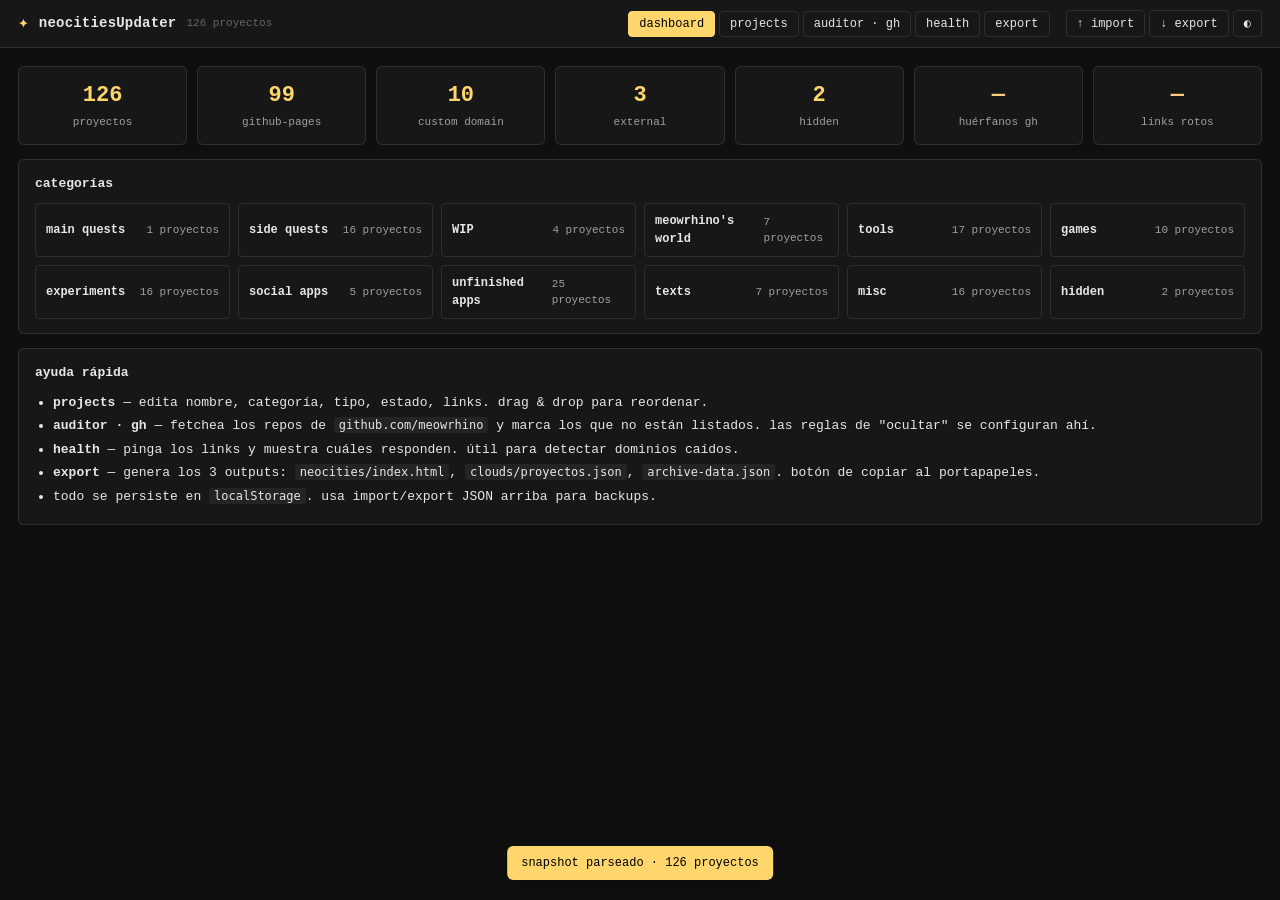
==== index.html @ 02ff9420 "init: neocitiesUpdater — single-file tool para sync de GH / neocities / clouds / archive - parser: n" ====
<!DOCTYPE html>
<html lang="es">
<head>
  <meta charset="UTF-8">
  <meta name="viewport" content="width=device-width, initial-scale=1.0">
  <title>neocitiesUpdater — meowrhino</title>
  <link rel="stylesheet" href="style.css">
</head>
<body data-theme="dark">

  <header id="topbar">
    <div class="brand">
      <span class="logo">✦</span>
      <h1>neocitiesUpdater</h1>
      <span class="subtle" id="status-line">cargando…</span>
    </div>
    <nav class="tabs">
      <button class="tab-btn active" data-tab="dashboard">dashboard</button>
      <button class="tab-btn" data-tab="projects">projects</button>
      <button class="tab-btn" data-tab="auditor">auditor · gh</button>
      <button class="tab-btn" data-tab="health">health</button>
      <button class="tab-btn" data-tab="export">export</button>
    </nav>
    <div class="actions">
      <button id="btn-import" title="import master JSON">↑ import</button>
      <button id="btn-export-json" title="export master JSON">↓ export</button>
      <button id="btn-theme" title="toggle theme">◐</button>
    </div>
  </header>

  <main>

    <!-- DASHBOARD -->
    <section id="tab-dashboard" class="tab-panel active">
      <div class="stats">
        <div class="stat"><b id="stat-total">0</b><span>proyectos</span></div>
        <div class="stat"><b id="stat-gh">0</b><span>github-pages</span></div>
        <div class="stat"><b id="stat-custom">0</b><span>custom domain</span></div>
        <div class="stat"><b id="stat-external">0</b><span>external</span></div>
        <div class="stat"><b id="stat-hidden">0</b><span>hidden</span></div>
        <div class="stat warn"><b id="stat-orphans">—</b><span>huérfanos gh</span></div>
        <div class="stat warn"><b id="stat-dead">—</b><span>links rotos</span></div>
      </div>

      <div id="seed-prompt" class="panel" hidden>
        <h2>empezar</h2>
        <p>no hay datos. puedes (a) pegar el <code>index.html</code> del neocities aquí para parsearlo, (b) importar un master JSON previo, o (c) empezar vacío.</p>
        <textarea id="seed-html" placeholder="pega aquí el <html>…</html> del neocities"></textarea>
        <div class="row">
          <button id="btn-parse-html">parsear html → master</button>
          <button id="btn-fetch-seed">intentar auto-cargar (fetch)</button>
          <button id="btn-empty">empezar vacío</button>
        </div>
        <p class="subtle">auto-carga: intenta leer <code>data/seed.json</code> si lo sirve Live Server.</p>
      </div>

      <div class="panel">
        <h2>categorías</h2>
        <div id="cat-overview" class="cat-grid"></div>
      </div>

      <div class="panel">
        <h2>ayuda rápida</h2>
        <ul class="help">
          <li><b>projects</b> — edita nombre, categoría, tipo, estado, links. drag & drop para reordenar.</li>
          <li><b>auditor · gh</b> — fetchea los repos de <code>github.com/meowrhino</code> y marca los que no están listados. las reglas de "ocultar" se configuran ahí.</li>
          <li><b>health</b> — pinga los links y muestra cuáles responden. útil para detectar dominios caídos.</li>
          <li><b>export</b> — genera los 3 outputs: <code>neocities/index.html</code>, <code>clouds/proyectos.json</code>, <code>archive-data.json</code>. botón de copiar al portapapeles.</li>
          <li>todo se persiste en <code>localStorage</code>. usa import/export JSON arriba para backups.</li>
        </ul>
      </div>
    </section>

    <!-- PROJECTS -->
    <section id="tab-projects" class="tab-panel">
      <div class="toolbar">
        <input type="search" id="proj-search" placeholder="buscar por nombre, slug, dominio, url…">
        <select id="proj-filter-cat"><option value="">todas las categorías</option></select>
        <select id="proj-filter-type">
          <option value="">todos los tipos</option>
          <option value="github-pages">github-pages</option>
          <option value="custom-domain">custom-domain</option>
          <option value="external">external</option>
          <option value="neocities-asset">neocities-asset</option>
          <option value="local-page">local-page</option>
        </select>
        <select id="proj-filter-status">
          <option value="">todos los estados</option>
          <option value="live">live</option>
          <option value="wip">wip</option>
          <option value="alpha">alpha</option>
          <option value="beta">beta</option>
          <option value="deprecated">deprecated</option>
        </select>
        <label class="chk"><input type="checkbox" id="proj-filter-hidden"> ver ocultos</label>
        <button id="btn-new-project">+ nuevo</button>
      </div>

      <div id="projects-list" class="projects"></div>
    </section>

    <!-- AUDITOR -->
    <section id="tab-auditor" class="tab-panel">
      <div class="toolbar">
        <button id="btn-fetch-gh">fetch github repos</button>
        <span id="gh-status" class="subtle"></span>
      </div>

      <div class="panel">
        <h2>reglas para ignorar repos</h2>
        <p class="subtle">los repos que cumplan alguna regla no salen como "huérfanos".</p>
        <label class="chk"><input type="checkbox" id="rule-forks" checked> ignorar forks</label>
        <label class="chk"><input type="checkbox" id="rule-archived" checked> ignorar archived</label>
        <label class="chk"><input type="checkbox" id="rule-deprecated" checked> ignorar los que acaben en <code>_DEPRECATED</code></label>
        <label class="chk"><input type="checkbox" id="rule-test"> ignorar los que contengan <code>test</code>/<code>prueba</code>/<code>xxx</code></label>
        <div class="row">
          <label>lista blanca manual (separar por coma):</label>
          <input type="text" id="rule-whitelist" placeholder="repo-a-ignorar, otro-repo…">
        </div>
      </div>

      <div class="panel">
        <h2>huérfanos · repos en gh que faltan en el JSON</h2>
        <div id="orphans-list" class="orphans"></div>
      </div>

      <div class="panel">
        <h2>muertos · proyectos que apuntan a repos gh que ya no existen</h2>
        <div id="deadrepos-list" class="orphans"></div>
      </div>
    </section>

    <!-- HEALTH -->
    <section id="tab-health" class="tab-panel">
      <div class="toolbar">
        <button id="btn-check-all">chequear todos</button>
        <button id="btn-check-custom">solo custom-domain</button>
        <span id="health-status" class="subtle"></span>
      </div>
      <div class="panel">
        <p class="subtle">el check se hace con <code>fetch(no-cors)</code> + <code>&lt;img&gt;</code> ping. <b>no 100% fiable</b> (CORS bloquea respuestas reales) pero detecta DNS/TLS muertos.</p>
        <div id="health-list" class="health-list"></div>
      </div>
    </section>

    <!-- EXPORT -->
    <section id="tab-export" class="tab-panel">
      <div class="export-tabs">
        <button class="export-tab-btn active" data-etab="neocities">neocities/index.html</button>
        <button class="export-tab-btn" data-etab="clouds">clouds/proyectos.json</button>
        <button class="export-tab-btn" data-etab="archive">archive-data.json</button>
      </div>
      <div class="toolbar">
        <button id="btn-regen">regenerar</button>
        <button id="btn-copy">copiar</button>
        <button id="btn-download">descargar archivo</button>
        <span id="export-status" class="subtle"></span>
      </div>
      <pre id="export-output" class="code"></pre>
    </section>

  </main>

  <input type="file" id="file-input" hidden accept=".json,application/json">

  <div id="toast" hidden></div>

  <script src="script.js"></script>
</body>
</html>
---- style.css ----
:root {
  --bg: #f7f7f5;
  --bg-2: #ffffff;
  --bg-3: #ececec;
  --text: #121212;
  --text-muted: #666;
  --text-subtle: #999;
  --border: rgba(0,0,0,0.12);
  --border-2: rgba(0,0,0,0.25);
  --accent: #FFD66B;
  --accent-2: #0000ff;
  --ok: #2e7d32;
  --warn: #b26a00;
  --err: #c62828;
  --mono: "SF Mono", Menlo, Consolas, "Liberation Mono", monospace;
}
[data-theme="dark"] {
  --bg: #0f0f0f;
  --bg-2: #171717;
  --bg-3: #242424;
  --text: #e7e7e7;
  --text-muted: #a0a0a0;
  --text-subtle: #666;
  --border: rgba(255,255,255,0.10);
  --border-2: rgba(255,255,255,0.22);
  --accent: #FFD66B;
  --accent-2: #8ab4ff;
  --ok: #7cd992;
  --warn: #ffcc80;
  --err: #ff8080;
}

* { box-sizing: border-box; }
html, body { margin: 0; padding: 0; }
body {
  font-family: var(--mono);
  font-size: 13px;
  line-height: 1.5;
  background: var(--bg);
  color: var(--text);
}

code { background: var(--bg-3); padding: 1px 5px; border-radius: 3px; font-size: 12px; }

/* ================= TOPBAR ================= */
#topbar {
  display: flex;
  align-items: center;
  gap: 16px;
  padding: 10px 18px;
  background: var(--bg-2);
  border-bottom: 1px solid var(--border);
  position: sticky;
  top: 0;
  z-index: 20;
  flex-wrap: wrap;
}
.brand { display: flex; align-items: center; gap: 10px; }
.brand .logo { color: var(--accent); font-size: 18px; }
.brand h1 { font-size: 14px; margin: 0; font-weight: 600; letter-spacing: 0.2px; }
.subtle { color: var(--text-subtle); font-size: 11px; }

.tabs { display: flex; gap: 4px; margin-left: auto; flex-wrap: wrap; }
.tab-btn, .actions button, .export-tab-btn, .toolbar button, button.ghost {
  background: transparent;
  border: 1px solid var(--border);
  color: var(--text);
  font-family: var(--mono);
  font-size: 12px;
  padding: 5px 10px;
  border-radius: 4px;
  cursor: pointer;
}
.tab-btn:hover, .export-tab-btn:hover, .toolbar button:hover, .actions button:hover { border-color: var(--border-2); }
.tab-btn.active, .export-tab-btn.active { background: var(--accent); color: #000; border-color: var(--accent); }
.actions { display: flex; gap: 4px; }

/* ================= MAIN / TABS ================= */
main { padding: 18px; max-width: 1400px; margin: 0 auto; }
.tab-panel { display: none; }
.tab-panel.active { display: block; }

.panel {
  background: var(--bg-2);
  border: 1px solid var(--border);
  border-radius: 6px;
  padding: 14px 16px;
  margin-bottom: 14px;
}
.panel h2 { font-size: 13px; margin: 0 0 10px; font-weight: 600; }
.row { display: flex; gap: 8px; align-items: center; margin: 6px 0; flex-wrap: wrap; }

/* ================= DASHBOARD ================= */
.stats {
  display: grid;
  grid-template-columns: repeat(auto-fit, minmax(120px, 1fr));
  gap: 10px;
  margin-bottom: 14px;
}
.stat {
  background: var(--bg-2);
  border: 1px solid var(--border);
  border-radius: 6px;
  padding: 12px;
  text-align: center;
}
.stat b { display: block; font-size: 22px; color: var(--accent); }
.stat span { font-size: 11px; color: var(--text-muted); }
.stat.warn b { color: var(--warn); }

.cat-grid {
  display: grid;
  grid-template-columns: repeat(auto-fit, minmax(180px, 1fr));
  gap: 8px;
}
.cat-card {
  border: 1px solid var(--border);
  padding: 8px 10px;
  border-radius: 4px;
  display: flex;
  justify-content: space-between;
  align-items: center;
}
.cat-card b { font-size: 12px; }
.cat-card span { color: var(--text-muted); font-size: 11px; }

.help { margin: 0; padding-left: 18px; }
.help li { margin: 4px 0; }

#seed-prompt textarea {
  width: 100%;
  min-height: 140px;
  font-family: var(--mono);
  font-size: 12px;
  background: var(--bg-3);
  color: var(--text);
  border: 1px solid var(--border);
  border-radius: 4px;
  padding: 8px;
  resize: vertical;
}

/* ================= TOOLBAR ================= */
.toolbar {
  display: flex;
  gap: 8px;
  align-items: center;
  margin-bottom: 12px;
  flex-wrap: wrap;
}
.toolbar input[type="search"], .toolbar input[type="text"], .toolbar select, input[type="text"], select {
  font-family: var(--mono);
  font-size: 12px;
  padding: 5px 8px;
  border: 1px solid var(--border);
  background: var(--bg-2);
  color: var(--text);
  border-radius: 4px;
}
.toolbar input[type="search"] { min-width: 240px; }
.chk { display: flex; align-items: center; gap: 6px; font-size: 12px; cursor: pointer; color: var(--text-muted); }

/* ================= PROJECTS ================= */
.projects {
  display: flex;
  flex-direction: column;
  gap: 2px;
}
.cat-group {
  margin-bottom: 10px;
}
.cat-group-header {
  display: flex;
  justify-content: space-between;
  align-items: baseline;
  padding: 6px 8px;
  background: var(--bg-3);
  border-radius: 4px;
  margin-bottom: 4px;
}
.cat-group-header b { font-size: 12px; letter-spacing: 0.3px; }
.cat-group-header span { color: var(--text-muted); font-size: 11px; }

.project-row {
  display: grid;
  grid-template-columns: 16px minmax(130px, 1.6fr) minmax(90px, 1fr) minmax(90px, 0.9fr) 60px minmax(200px, 2.5fr) auto;
  gap: 8px;
  align-items: center;
  padding: 6px 8px;
  border: 1px solid transparent;
  border-radius: 4px;
  background: var(--bg-2);
  overflow: hidden;
}
.project-row > div { min-width: 0; overflow: hidden; }
.p-links { flex-wrap: wrap; max-height: 2.4em; overflow: hidden; }
.p-link { overflow: hidden; text-overflow: ellipsis; white-space: nowrap; max-width: 100%; display: inline-block; }
.project-row:hover { border-color: var(--border); }
.project-row.editing { border-color: var(--accent); background: var(--bg-3); }
.project-row.hidden-row { opacity: 0.4; }
.project-row.dragging { opacity: 0.3; }
.project-row.drop-above { border-top: 2px solid var(--accent); }
.project-row.drop-below { border-bottom: 2px solid var(--accent); }

.drag-handle {
  cursor: grab;
  color: var(--text-subtle);
  user-select: none;
  text-align: center;
}
.drag-handle:active { cursor: grabbing; }

.p-name { font-weight: 600; }
.p-name.highlight { color: var(--accent); }
.p-slug { color: var(--text-muted); font-size: 11px; }
.p-cat, .p-type, .p-status { color: var(--text-muted); font-size: 11px; }

.p-links { display: flex; flex-wrap: wrap; gap: 4px 10px; }
.p-link {
  font-size: 11px;
  color: var(--accent-2);
  text-decoration: none;
  border-bottom: 1px dotted currentColor;
}
.p-link .lbl { color: var(--text-subtle); margin-right: 3px; }
.p-link.broken { color: var(--err); }
.p-link.ok { color: var(--ok); }

.p-actions { display: flex; gap: 4px; }
.p-actions button {
  font-size: 11px;
  padding: 3px 7px;
  border: 1px solid var(--border);
  background: transparent;
  color: var(--text);
  border-radius: 3px;
  cursor: pointer;
}
.p-actions button:hover { border-color: var(--border-2); }

/* edit form */
.project-edit {
  display: grid;
  grid-template-columns: repeat(2, 1fr);
  gap: 8px;
  padding: 12px;
  background: var(--bg-2);
  border: 1px solid var(--accent);
  border-radius: 4px;
  margin-bottom: 6px;
}
.project-edit label { display: flex; flex-direction: column; font-size: 11px; color: var(--text-muted); gap: 3px; }
.project-edit input[type="text"], .project-edit select, .project-edit textarea {
  font-family: var(--mono);
  font-size: 12px;
  padding: 5px 7px;
  border: 1px solid var(--border);
  background: var(--bg);
  color: var(--text);
  border-radius: 3px;
}
.project-edit textarea { min-height: 60px; resize: vertical; }
.project-edit .full { grid-column: 1 / -1; }
.project-edit .links-editor { display: flex; flex-direction: column; gap: 4px; }
.link-row { display: grid; grid-template-columns: 1fr 3fr auto; gap: 4px; }

/* ================= AUDITOR ================= */
.orphans { display: flex; flex-direction: column; gap: 4px; }
.orphan-row {
  display: grid;
  grid-template-columns: minmax(140px, 1.2fr) minmax(200px, 2fr) minmax(130px, 1fr) auto;
  gap: 8px;
  align-items: center;
  padding: 6px 8px;
  border: 1px solid var(--border);
  border-radius: 4px;
  overflow: hidden;
}
.orphan-row > div { min-width: 0; overflow: hidden; }
.orphan-row a { overflow: hidden; text-overflow: ellipsis; white-space: nowrap; display: block; }
.orphan-row .repo-name { font-weight: 600; }
.orphan-row .meta { font-size: 11px; color: var(--text-muted); }
.orphan-row.ignored { opacity: 0.45; }
.orphan-row select { font-size: 11px; }

/* ================= HEALTH ================= */
.health-list { display: flex; flex-direction: column; gap: 3px; }
.health-row {
  display: grid;
  grid-template-columns: 20px 1.5fr 3fr 80px;
  gap: 8px;
  padding: 5px 8px;
  align-items: center;
  border-bottom: 1px solid var(--border);
  font-size: 12px;
}
.health-row .dot { width: 10px; height: 10px; border-radius: 50%; background: var(--text-subtle); }
.health-row.ok .dot { background: var(--ok); }
.health-row.err .dot { background: var(--err); }
.health-row.warn .dot { background: var(--warn); }
.health-row a { color: var(--accent-2); text-decoration: none; overflow: hidden; text-overflow: ellipsis; white-space: nowrap; }

/* ================= EXPORT ================= */
.export-tabs { display: flex; gap: 4px; margin-bottom: 10px; flex-wrap: wrap; }
.code {
  background: var(--bg-3);
  border: 1px solid var(--border);
  border-radius: 4px;
  padding: 12px;
  font-family: var(--mono);
  font-size: 11px;
  max-height: 60vh;
  overflow: auto;
  white-space: pre-wrap;
  word-break: break-all;
}

/* ================= TOAST ================= */
#toast {
  position: fixed;
  bottom: 20px;
  left: 50%;
  transform: translateX(-50%);
  background: var(--accent);
  color: #000;
  padding: 8px 14px;
  border-radius: 6px;
  font-size: 12px;
  z-index: 100;
  box-shadow: 0 4px 20px rgba(0,0,0,0.2);
}

/* scrollbars */
::-webkit-scrollbar { width: 10px; height: 10px; }
::-webkit-scrollbar-track { background: var(--bg); }
::-webkit-scrollbar-thumb { background: var(--bg-3); border-radius: 4px; }
::-webkit-scrollbar-thumb:hover { background: var(--border-2); }
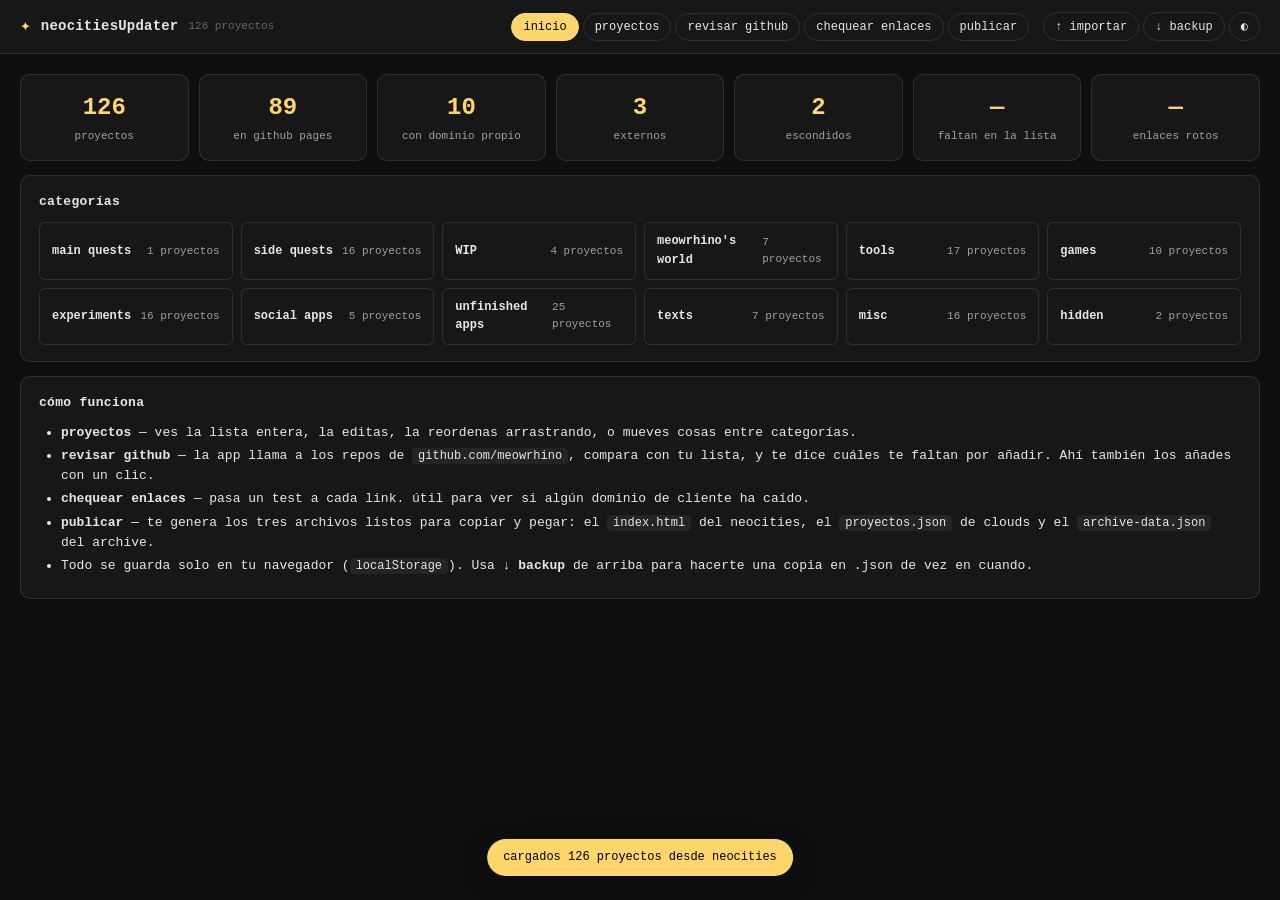
==== commit 7b661305: "feat: UI más accesible + lista estilo neocities + multi-repo + categorías CRUD - lenguaje: quita jar" ====
--- a/index.html
+++ b/index.html
@@ -4,6 +4,10 @@
   <meta charset="UTF-8">
   <meta name="viewport" content="width=device-width, initial-scale=1.0">
   <title>neocitiesUpdater — meowrhino</title>
+  <link rel="apple-touch-icon" sizes="180x180" href="favicon/apple-touch-icon.png">
+  <link rel="icon" type="image/png" sizes="32x32" href="favicon/favicon-32x32.png">
+  <link rel="icon" type="image/png" sizes="16x16" href="favicon/favicon-16x16.png">
+  <link rel="icon" href="favicon/favicon.ico">
   <link rel="stylesheet" href="style.css">
 </head>
 <body data-theme="dark">
@@ -15,43 +19,47 @@
       <span class="subtle" id="status-line">cargando…</span>
     </div>
     <nav class="tabs">
-      <button class="tab-btn active" data-tab="dashboard">dashboard</button>
-      <button class="tab-btn" data-tab="projects">projects</button>
-      <button class="tab-btn" data-tab="auditor">auditor · gh</button>
-      <button class="tab-btn" data-tab="health">health</button>
-      <button class="tab-btn" data-tab="export">export</button>
+      <button class="tab-btn active" data-tab="dashboard">inicio</button>
+      <button class="tab-btn" data-tab="projects">proyectos</button>
+      <button class="tab-btn" data-tab="auditor">revisar github</button>
+      <button class="tab-btn" data-tab="health">chequear enlaces</button>
+      <button class="tab-btn" data-tab="export">publicar</button>
     </nav>
     <div class="actions">
-      <button id="btn-import" title="import master JSON">↑ import</button>
-      <button id="btn-export-json" title="export master JSON">↓ export</button>
-      <button id="btn-theme" title="toggle theme">◐</button>
+      <button id="btn-import" title="importar datos (.json)">↑ importar</button>
+      <button id="btn-export-json" title="guardar copia (.json)">↓ backup</button>
+      <button id="btn-theme" title="cambiar tema">◐</button>
     </div>
   </header>
 
   <main>
 
-    <!-- DASHBOARD -->
+    <!-- INICIO -->
     <section id="tab-dashboard" class="tab-panel active">
       <div class="stats">
         <div class="stat"><b id="stat-total">0</b><span>proyectos</span></div>
-        <div class="stat"><b id="stat-gh">0</b><span>github-pages</span></div>
-        <div class="stat"><b id="stat-custom">0</b><span>custom domain</span></div>
-        <div class="stat"><b id="stat-external">0</b><span>external</span></div>
-        <div class="stat"><b id="stat-hidden">0</b><span>hidden</span></div>
-        <div class="stat warn"><b id="stat-orphans">—</b><span>huérfanos gh</span></div>
-        <div class="stat warn"><b id="stat-dead">—</b><span>links rotos</span></div>
+        <div class="stat"><b id="stat-gh">0</b><span>en github pages</span></div>
+        <div class="stat"><b id="stat-custom">0</b><span>con dominio propio</span></div>
+        <div class="stat"><b id="stat-external">0</b><span>externos</span></div>
+        <div class="stat"><b id="stat-hidden">0</b><span>escondidos</span></div>
+        <div class="stat warn"><b id="stat-orphans">—</b><span>faltan en la lista</span></div>
+        <div class="stat warn"><b id="stat-dead">—</b><span>enlaces rotos</span></div>
       </div>
 
       <div id="seed-prompt" class="panel" hidden>
-        <h2>empezar</h2>
-        <p>no hay datos. puedes (a) pegar el <code>index.html</code> del neocities aquí para parsearlo, (b) importar un master JSON previo, o (c) empezar vacío.</p>
+        <h2>¡hola! vamos a empezar</h2>
+        <p>todavía no hay datos cargados. tres opciones:</p>
+        <ul>
+          <li><b>pegar el html</b> del neocities en la caja de abajo y darle al botón → se parsea automáticamente</li>
+          <li><b>intentar auto-cargar</b> → funciona si estás usando Live Server o python http.server sobre esta carpeta</li>
+          <li><b>empezar vacío</b> → para crear proyectos desde cero</li>
+        </ul>
         <textarea id="seed-html" placeholder="pega aquí el <html>…</html> del neocities"></textarea>
         <div class="row">
-          <button id="btn-parse-html">parsear html → master</button>
-          <button id="btn-fetch-seed">intentar auto-cargar (fetch)</button>
+          <button id="btn-parse-html">parsear html</button>
+          <button id="btn-fetch-seed">auto-cargar</button>
           <button id="btn-empty">empezar vacío</button>
         </div>
-        <p class="subtle">auto-carga: intenta leer <code>data/seed.json</code> si lo sirve Live Server.</p>
       </div>
 
       <div class="panel">
@@ -60,29 +68,29 @@
       </div>
 
       <div class="panel">
-        <h2>ayuda rápida</h2>
+        <h2>cómo funciona</h2>
         <ul class="help">
-          <li><b>projects</b> — edita nombre, categoría, tipo, estado, links. drag & drop para reordenar.</li>
-          <li><b>auditor · gh</b> — fetchea los repos de <code>github.com/meowrhino</code> y marca los que no están listados. las reglas de "ocultar" se configuran ahí.</li>
-          <li><b>health</b> — pinga los links y muestra cuáles responden. útil para detectar dominios caídos.</li>
-          <li><b>export</b> — genera los 3 outputs: <code>neocities/index.html</code>, <code>clouds/proyectos.json</code>, <code>archive-data.json</code>. botón de copiar al portapapeles.</li>
-          <li>todo se persiste en <code>localStorage</code>. usa import/export JSON arriba para backups.</li>
+          <li><b>proyectos</b> — ves la lista entera, la editas, la reordenas arrastrando, o mueves cosas entre categorías.</li>
+          <li><b>revisar github</b> — la app llama a los repos de <code>github.com/meowrhino</code>, compara con tu lista, y te dice cuáles te faltan por añadir. Ahí también los añades con un clic.</li>
+          <li><b>chequear enlaces</b> — pasa un test a cada link. útil para ver si algún dominio de cliente ha caído.</li>
+          <li><b>publicar</b> — te genera los tres archivos listos para copiar y pegar: el <code>index.html</code> del neocities, el <code>proyectos.json</code> de clouds y el <code>archive-data.json</code> del archive.</li>
+          <li>Todo se guarda solo en tu navegador (<code>localStorage</code>). Usa <b>↓ backup</b> de arriba para hacerte una copia en .json de vez en cuando.</li>
         </ul>
       </div>
     </section>
 
-    <!-- PROJECTS -->
+    <!-- PROYECTOS -->
     <section id="tab-projects" class="tab-panel">
       <div class="toolbar">
-        <input type="search" id="proj-search" placeholder="buscar por nombre, slug, dominio, url…">
+        <input type="search" id="proj-search" placeholder="buscar…">
         <select id="proj-filter-cat"><option value="">todas las categorías</option></select>
         <select id="proj-filter-type">
           <option value="">todos los tipos</option>
-          <option value="github-pages">github-pages</option>
-          <option value="custom-domain">custom-domain</option>
-          <option value="external">external</option>
-          <option value="neocities-asset">neocities-asset</option>
-          <option value="local-page">local-page</option>
+          <option value="github-pages">github pages</option>
+          <option value="custom-domain">dominio propio</option>
+          <option value="external">externo</option>
+          <option value="neocities-asset">neocities (archivos)</option>
+          <option value="local-page">página local</option>
         </select>
         <select id="proj-filter-status">
           <option value="">todos los estados</option>
@@ -92,67 +100,78 @@
           <option value="beta">beta</option>
           <option value="deprecated">deprecated</option>
         </select>
-        <label class="chk"><input type="checkbox" id="proj-filter-hidden"> ver ocultos</label>
-        <button id="btn-new-project">+ nuevo</button>
+        <button id="btn-new-project">+ nuevo proyecto</button>
+        <button id="btn-manage-cats">gestionar categorías</button>
       </div>
+
+      <div id="cat-manager" class="panel" hidden></div>
 
       <div id="projects-list" class="projects"></div>
     </section>
 
-    <!-- AUDITOR -->
+    <!-- REVISAR GITHUB -->
     <section id="tab-auditor" class="tab-panel">
       <div class="toolbar">
-        <button id="btn-fetch-gh">fetch github repos</button>
+        <button id="btn-fetch-gh">traer repos de github</button>
         <span id="gh-status" class="subtle"></span>
       </div>
 
       <div class="panel">
-        <h2>reglas para ignorar repos</h2>
-        <p class="subtle">los repos que cumplan alguna regla no salen como "huérfanos".</p>
-        <label class="chk"><input type="checkbox" id="rule-forks" checked> ignorar forks</label>
-        <label class="chk"><input type="checkbox" id="rule-archived" checked> ignorar archived</label>
-        <label class="chk"><input type="checkbox" id="rule-deprecated" checked> ignorar los que acaben en <code>_DEPRECATED</code></label>
-        <label class="chk"><input type="checkbox" id="rule-test"> ignorar los que contengan <code>test</code>/<code>prueba</code>/<code>xxx</code></label>
+        <h2>qué repos ignorar</h2>
+        <p class="subtle">los que cumplan alguna condición no salen en la lista de "me faltan por añadir".</p>
+        <label class="chk"><input type="checkbox" id="rule-forks" checked> ignorar forks (repos que copiaste de otra gente)</label>
+        <label class="chk"><input type="checkbox" id="rule-archived" checked> ignorar archivados</label>
+        <label class="chk"><input type="checkbox" id="rule-deprecated" checked> ignorar los que terminan en <code>_DEPRECATED</code></label>
+        <label class="chk"><input type="checkbox" id="rule-test"> ignorar los que contienen <code>test</code> / <code>prueba</code> / <code>xxx</code></label>
         <div class="row">
-          <label>lista blanca manual (separar por coma):</label>
+          <label>lista manual (separa con comas):</label>
           <input type="text" id="rule-whitelist" placeholder="repo-a-ignorar, otro-repo…">
         </div>
       </div>
 
       <div class="panel">
-        <h2>huérfanos · repos en gh que faltan en el JSON</h2>
+        <h2>me faltan por añadir · <span id="orphan-count" class="subtle">0</span></h2>
+        <p class="subtle">repos que existen en github pero no los tienes en la lista. puedes seleccionar varios y añadirlos a un proyecto existente (útil para versiones <code>v1</code>/<code>v2</code>/<code>v3</code>), o añadir cada uno como proyecto nuevo.</p>
+        <div class="row" id="orphan-batch-bar" hidden>
+          <span id="orphan-selected-count">0 seleccionados</span>
+          <select id="orphan-batch-target"><option value="__new__">crear proyecto nuevo</option></select>
+          <input type="text" id="orphan-batch-name" placeholder="nombre (si es nuevo)">
+          <select id="orphan-batch-cat"></select>
+          <button id="btn-orphan-batch-add">añadir</button>
+          <button id="btn-orphan-batch-ignore">ignorar todos</button>
+        </div>
         <div id="orphans-list" class="orphans"></div>
       </div>
 
       <div class="panel">
-        <h2>muertos · proyectos que apuntan a repos gh que ya no existen</h2>
+        <h2>enlaces a repos que ya no existen · <span id="dead-count" class="subtle">0</span></h2>
         <div id="deadrepos-list" class="orphans"></div>
       </div>
     </section>
 
-    <!-- HEALTH -->
+    <!-- CHEQUEAR ENLACES -->
     <section id="tab-health" class="tab-panel">
       <div class="toolbar">
         <button id="btn-check-all">chequear todos</button>
-        <button id="btn-check-custom">solo custom-domain</button>
+        <button id="btn-check-custom">solo dominios propios</button>
         <span id="health-status" class="subtle"></span>
       </div>
       <div class="panel">
-        <p class="subtle">el check se hace con <code>fetch(no-cors)</code> + <code>&lt;img&gt;</code> ping. <b>no 100% fiable</b> (CORS bloquea respuestas reales) pero detecta DNS/TLS muertos.</p>
+        <p class="subtle">el test no es 100% fiable (el navegador no puede ver la respuesta por CORS), pero sí detecta dominios completamente caídos (DNS roto, servidor apagado…). no detecta errores 404 de páginas.</p>
         <div id="health-list" class="health-list"></div>
       </div>
     </section>
 
-    <!-- EXPORT -->
+    <!-- PUBLICAR -->
     <section id="tab-export" class="tab-panel">
       <div class="export-tabs">
-        <button class="export-tab-btn active" data-etab="neocities">neocities/index.html</button>
-        <button class="export-tab-btn" data-etab="clouds">clouds/proyectos.json</button>
-        <button class="export-tab-btn" data-etab="archive">archive-data.json</button>
+        <button class="export-tab-btn active" data-etab="neocities">neocities · index.html</button>
+        <button class="export-tab-btn" data-etab="clouds">clouds · proyectos.json</button>
+        <button class="export-tab-btn" data-etab="archive">archive · archive-data.json</button>
       </div>
       <div class="toolbar">
         <button id="btn-regen">regenerar</button>
-        <button id="btn-copy">copiar</button>
+        <button id="btn-copy">copiar al portapapeles</button>
         <button id="btn-download">descargar archivo</button>
         <span id="export-status" class="subtle"></span>
       </div>
--- a/style.css
+++ b/style.css
@@ -1,30 +1,40 @@
 :root {
-  --bg: #f7f7f5;
+  --bg: #f4efe6;
   --bg-2: #ffffff;
-  --bg-3: #ececec;
-  --text: #121212;
-  --text-muted: #666;
-  --text-subtle: #999;
-  --border: rgba(0,0,0,0.12);
-  --border-2: rgba(0,0,0,0.25);
+  --bg-3: #ece6d8;
+  --bg-list: #000000;
+  --text: #1a1a1a;
+  --text-muted: #6b6b6b;
+  --text-subtle: #9a9a9a;
+  --border: rgba(0,0,0,0.10);
+  --border-2: rgba(0,0,0,0.28);
   --accent: #FFD66B;
-  --accent-2: #0000ff;
+  --accent-ink: #0000ff;
+  --accent-ainfo: #0000ff;
+  --list-link: #646D7E;
+  --list-name: #0000ff;
+  --list-name-hl: #FFD66B;
   --ok: #2e7d32;
   --warn: #b26a00;
   --err: #c62828;
+  --serif: "Inknut Antiqua", Georgia, "Times New Roman", serif;
   --mono: "SF Mono", Menlo, Consolas, "Liberation Mono", monospace;
 }
 [data-theme="dark"] {
   --bg: #0f0f0f;
   --bg-2: #171717;
   --bg-3: #242424;
+  --bg-list: #000000;
   --text: #e7e7e7;
   --text-muted: #a0a0a0;
-  --text-subtle: #666;
+  --text-subtle: #666666;
   --border: rgba(255,255,255,0.10);
   --border-2: rgba(255,255,255,0.22);
   --accent: #FFD66B;
-  --accent-2: #8ab4ff;
+  --accent-ink: #8ab4ff;
+  --list-link: #9aa3b8;
+  --list-name: #8ab4ff;
+  --list-name-hl: #FFD66B;
   --ok: #7cd992;
   --warn: #ffcc80;
   --err: #ff8080;
@@ -35,19 +45,26 @@
 body {
   font-family: var(--mono);
   font-size: 13px;
-  line-height: 1.5;
+  line-height: 1.55;
   background: var(--bg);
   color: var(--text);
-}
-
-code { background: var(--bg-3); padding: 1px 5px; border-radius: 3px; font-size: 12px; }
+  -webkit-font-smoothing: antialiased;
+}
+
+code {
+  background: var(--bg-3);
+  padding: 1px 6px;
+  border-radius: 4px;
+  font-size: 12px;
+  font-family: var(--mono);
+}
 
 /* ================= TOPBAR ================= */
 #topbar {
   display: flex;
   align-items: center;
-  gap: 16px;
-  padding: 10px 18px;
+  gap: 14px;
+  padding: 12px 20px;
   background: var(--bg-2);
   border-bottom: 1px solid var(--border);
   position: sticky;
@@ -57,7 +74,12 @@
 }
 .brand { display: flex; align-items: center; gap: 10px; }
 .brand .logo { color: var(--accent); font-size: 18px; }
-.brand h1 { font-size: 14px; margin: 0; font-weight: 600; letter-spacing: 0.2px; }
+.brand h1 {
+  font-size: 14px;
+  margin: 0;
+  font-weight: 600;
+  letter-spacing: 0.2px;
+}
 .subtle { color: var(--text-subtle); font-size: 11px; }
 
 .tabs { display: flex; gap: 4px; margin-left: auto; flex-wrap: wrap; }
@@ -67,44 +89,60 @@
   color: var(--text);
   font-family: var(--mono);
   font-size: 12px;
-  padding: 5px 10px;
-  border-radius: 4px;
-  cursor: pointer;
-}
-.tab-btn:hover, .export-tab-btn:hover, .toolbar button:hover, .actions button:hover { border-color: var(--border-2); }
-.tab-btn.active, .export-tab-btn.active { background: var(--accent); color: #000; border-color: var(--accent); }
+  padding: 6px 11px;
+  border-radius: 20px;
+  cursor: pointer;
+  transition: background-color 0.12s, border-color 0.12s, color 0.12s;
+}
+.tab-btn:hover, .export-tab-btn:hover, .toolbar button:hover, .actions button:hover {
+  border-color: var(--border-2);
+  background: var(--bg-3);
+}
+.tab-btn.active, .export-tab-btn.active {
+  background: var(--accent);
+  color: #000;
+  border-color: var(--accent);
+}
 .actions { display: flex; gap: 4px; }
 
-/* ================= MAIN / TABS ================= */
-main { padding: 18px; max-width: 1400px; margin: 0 auto; }
+/* ================= MAIN ================= */
+main { padding: 20px; max-width: 1500px; margin: 0 auto; }
 .tab-panel { display: none; }
 .tab-panel.active { display: block; }
 
 .panel {
   background: var(--bg-2);
   border: 1px solid var(--border);
-  border-radius: 6px;
-  padding: 14px 16px;
+  border-radius: 10px;
+  padding: 16px 18px;
   margin-bottom: 14px;
 }
-.panel h2 { font-size: 13px; margin: 0 0 10px; font-weight: 600; }
+.panel h2 {
+  font-size: 13px;
+  margin: 0 0 10px;
+  font-weight: 700;
+  letter-spacing: 0.3px;
+}
+.panel p { margin: 6px 0; }
+.panel ul { margin: 6px 0; padding-left: 22px; }
+.panel ul li { margin: 3px 0; }
 .row { display: flex; gap: 8px; align-items: center; margin: 6px 0; flex-wrap: wrap; }
 
 /* ================= DASHBOARD ================= */
 .stats {
   display: grid;
-  grid-template-columns: repeat(auto-fit, minmax(120px, 1fr));
+  grid-template-columns: repeat(auto-fit, minmax(140px, 1fr));
   gap: 10px;
   margin-bottom: 14px;
 }
 .stat {
   background: var(--bg-2);
   border: 1px solid var(--border);
-  border-radius: 6px;
-  padding: 12px;
+  border-radius: 10px;
+  padding: 14px 12px;
   text-align: center;
 }
-.stat b { display: block; font-size: 22px; color: var(--accent); }
+.stat b { display: block; font-size: 24px; color: var(--accent); font-weight: 700; }
 .stat span { font-size: 11px; color: var(--text-muted); }
 .stat.warn b { color: var(--warn); }
 
@@ -115,11 +153,12 @@
 }
 .cat-card {
   border: 1px solid var(--border);
-  padding: 8px 10px;
-  border-radius: 4px;
+  padding: 9px 12px;
+  border-radius: 6px;
   display: flex;
   justify-content: space-between;
   align-items: center;
+  background: var(--bg-2);
 }
 .cat-card b { font-size: 12px; }
 .cat-card span { color: var(--text-muted); font-size: 11px; }
@@ -135,8 +174,8 @@
   background: var(--bg-3);
   color: var(--text);
   border: 1px solid var(--border);
-  border-radius: 4px;
-  padding: 8px;
+  border-radius: 6px;
+  padding: 10px;
   resize: vertical;
 }
 
@@ -148,142 +187,310 @@
   margin-bottom: 12px;
   flex-wrap: wrap;
 }
-.toolbar input[type="search"], .toolbar input[type="text"], .toolbar select, input[type="text"], select {
-  font-family: var(--mono);
-  font-size: 12px;
-  padding: 5px 8px;
+.toolbar input[type="search"],
+.toolbar input[type="text"],
+.toolbar select,
+input[type="text"], select, textarea {
+  font-family: var(--mono);
+  font-size: 12px;
+  padding: 6px 9px;
   border: 1px solid var(--border);
   background: var(--bg-2);
   color: var(--text);
-  border-radius: 4px;
+  border-radius: 6px;
 }
 .toolbar input[type="search"] { min-width: 240px; }
-.chk { display: flex; align-items: center; gap: 6px; font-size: 12px; cursor: pointer; color: var(--text-muted); }
-
-/* ================= PROJECTS ================= */
+.chk {
+  display: inline-flex;
+  align-items: center;
+  gap: 6px;
+  font-size: 12px;
+  cursor: pointer;
+  color: var(--text-muted);
+  margin-right: 12px;
+}
+
+/* ================= PROYECTOS — estilo neocities ================= */
+/* la lista entera vive sobre fondo negro como en el neocities */
 .projects {
-  display: flex;
-  flex-direction: column;
+  background: var(--bg-list);
+  border-radius: 10px;
+  padding: 18px 22px;
+  font-family: var(--mono);
+  color: #ffffff;
+  border: 1px solid var(--border);
+}
+
+.cat-group {
+  margin-bottom: 16px;
+}
+.cat-group-header {
+  display: flex;
+  align-items: baseline;
+  gap: 10px;
+  padding: 2px 0 8px;
+  border-bottom: 1px dashed rgba(255,255,255,0.12);
+  margin-bottom: 8px;
+  position: relative;
+}
+.cat-group-header b {
+  font-size: 12px;
+  letter-spacing: 0.3px;
+  color: #fddb3a;
+  text-transform: lowercase;
+}
+.cat-group-header span { color: rgba(255,255,255,0.5); font-size: 11px; }
+.cat-group-header .cat-reorder {
+  margin-left: auto;
+  display: flex;
   gap: 2px;
 }
-.cat-group {
-  margin-bottom: 10px;
-}
-.cat-group-header {
-  display: flex;
-  justify-content: space-between;
-  align-items: baseline;
-  padding: 6px 8px;
-  background: var(--bg-3);
-  border-radius: 4px;
-  margin-bottom: 4px;
-}
-.cat-group-header b { font-size: 12px; letter-spacing: 0.3px; }
-.cat-group-header span { color: var(--text-muted); font-size: 11px; }
+.cat-group-header .cat-reorder button {
+  background: transparent;
+  border: 1px solid rgba(255,255,255,0.15);
+  color: rgba(255,255,255,0.5);
+  font-size: 10px;
+  padding: 1px 5px;
+  border-radius: 3px;
+  cursor: pointer;
+}
 
 .project-row {
   display: grid;
-  grid-template-columns: 16px minmax(130px, 1.6fr) minmax(90px, 1fr) minmax(90px, 0.9fr) 60px minmax(200px, 2.5fr) auto;
-  gap: 8px;
-  align-items: center;
-  padding: 6px 8px;
+  grid-template-columns: 16px minmax(140px, 1.4fr) minmax(220px, 3fr) auto;
+  gap: 10px;
+  align-items: center;
+  padding: 4px 0;
   border: 1px solid transparent;
   border-radius: 4px;
-  background: var(--bg-2);
-  overflow: hidden;
-}
-.project-row > div { min-width: 0; overflow: hidden; }
-.p-links { flex-wrap: wrap; max-height: 2.4em; overflow: hidden; }
-.p-link { overflow: hidden; text-overflow: ellipsis; white-space: nowrap; max-width: 100%; display: inline-block; }
-.project-row:hover { border-color: var(--border); }
-.project-row.editing { border-color: var(--accent); background: var(--bg-3); }
-.project-row.hidden-row { opacity: 0.4; }
+  color: #ffffff;
+}
+.project-row:hover {
+  background: rgba(255,255,255,0.04);
+}
+.project-row.editing {
+  border-color: var(--accent);
+}
+.project-row.hidden-row { opacity: 0.35; }
 .project-row.dragging { opacity: 0.3; }
 .project-row.drop-above { border-top: 2px solid var(--accent); }
 .project-row.drop-below { border-bottom: 2px solid var(--accent); }
 
 .drag-handle {
   cursor: grab;
-  color: var(--text-subtle);
+  color: rgba(255,255,255,0.3);
   user-select: none;
   text-align: center;
+  font-size: 12px;
 }
 .drag-handle:active { cursor: grabbing; }
 
-.p-name { font-weight: 600; }
-.p-name.highlight { color: var(--accent); }
-.p-slug { color: var(--text-muted); font-size: 11px; }
-.p-cat, .p-type, .p-status { color: var(--text-muted); font-size: 11px; }
-
-.p-links { display: flex; flex-wrap: wrap; gap: 4px 10px; }
+/* bloque del nombre (ainfo-style) */
+.p-name-block { min-width: 0; }
+.p-name {
+  font-weight: 700;
+  font-size: 15px;
+  color: var(--list-name);
+  text-decoration: none;
+  overflow: hidden;
+  text-overflow: ellipsis;
+  white-space: nowrap;
+}
+.p-name.highlight { color: var(--list-name-hl); }
+.p-name-sup {
+  color: rgba(255,255,255,0.6);
+  font-size: 9px;
+  margin-left: 4px;
+}
+.p-meta {
+  color: rgba(255,255,255,0.4);
+  font-size: 10px;
+  margin-top: 1px;
+  overflow: hidden;
+  text-overflow: ellipsis;
+  white-space: nowrap;
+}
+
+/* enlaces (como en neocities) */
+.p-links {
+  display: flex;
+  flex-wrap: wrap;
+  gap: 2px 12px;
+  min-width: 0;
+}
 .p-link {
-  font-size: 11px;
-  color: var(--accent-2);
+  font-family: var(--mono);
+  font-size: 12px;
+  color: var(--list-link);
   text-decoration: none;
-  border-bottom: 1px dotted currentColor;
-}
-.p-link .lbl { color: var(--text-subtle); margin-right: 3px; }
-.p-link.broken { color: var(--err); }
-.p-link.ok { color: var(--ok); }
-
-.p-actions { display: flex; gap: 4px; }
+  white-space: nowrap;
+}
+.p-link:hover { color: #ffffff; font-weight: 700; }
+.p-link .lbl { color: rgba(255,255,255,0.35); font-size: 11px; margin-right: 2px; }
+.p-link.primary { color: #fddb3a; font-weight: 700; }
+.p-link.broken { color: var(--err); text-decoration: line-through; }
+.p-link.ok::before { content: "●"; color: var(--ok); margin-right: 3px; font-size: 8px; vertical-align: middle; }
+
+.p-actions { display: flex; gap: 4px; justify-content: flex-end; }
 .p-actions button {
   font-size: 11px;
-  padding: 3px 7px;
+  padding: 3px 8px;
+  border: 1px solid rgba(255,255,255,0.15);
+  background: transparent;
+  color: rgba(255,255,255,0.65);
+  border-radius: 3px;
+  cursor: pointer;
+}
+.p-actions button:hover { border-color: var(--accent); color: var(--accent); }
+
+/* edit form (dentro de la lista negra) */
+.project-edit {
+  display: grid;
+  grid-template-columns: repeat(2, 1fr);
+  gap: 10px;
+  padding: 14px;
+  background: rgba(255,255,255,0.04);
+  border: 1px solid var(--accent);
+  border-radius: 6px;
+  margin-bottom: 6px;
+  color: #ffffff;
+}
+.project-edit label { display: flex; flex-direction: column; font-size: 10px; color: rgba(255,255,255,0.5); gap: 3px; }
+.project-edit input[type="text"],
+.project-edit select,
+.project-edit textarea {
+  font-family: var(--mono);
+  font-size: 12px;
+  padding: 6px 8px;
+  border: 1px solid rgba(255,255,255,0.15);
+  background: #111;
+  color: #fff;
+  border-radius: 4px;
+}
+.project-edit textarea { min-height: 60px; resize: vertical; }
+.project-edit .full { grid-column: 1 / -1; }
+.project-edit .chk { color: rgba(255,255,255,0.65); }
+.project-edit .links-editor { display: flex; flex-direction: column; gap: 5px; }
+.project-edit .links-editor b { color: #fddb3a; font-size: 11px; margin-bottom: 3px; display: block; }
+.link-row {
+  display: grid;
+  grid-template-columns: 80px 1fr 24px 1fr auto;
+  gap: 4px;
+  align-items: center;
+}
+.link-row .primary-chk { text-align: center; color: #fddb3a; font-size: 14px; cursor: pointer; }
+.link-row .primary-chk.active { color: #fddb3a; }
+.link-row .primary-chk:not(.active) { color: rgba(255,255,255,0.2); }
+.link-row button {
+  background: transparent;
+  border: 1px solid rgba(255,255,255,0.15);
+  color: rgba(255,255,255,0.55);
+  padding: 4px 6px;
+  border-radius: 3px;
+  font-size: 10px;
+  cursor: pointer;
+}
+
+/* categoría manager */
+#cat-manager .cat-row {
+  display: grid;
+  grid-template-columns: auto 1fr auto auto auto auto;
+  gap: 8px;
+  padding: 5px 8px;
+  border: 1px solid var(--border);
+  border-radius: 6px;
+  margin-bottom: 4px;
+  align-items: center;
+}
+#cat-manager .cat-row input { font-size: 12px; padding: 4px 8px; }
+#cat-manager .cat-row button {
+  font-size: 11px;
+  padding: 3px 8px;
   border: 1px solid var(--border);
   background: transparent;
   color: var(--text);
+  border-radius: 4px;
+  cursor: pointer;
+}
+
+/* ================= REVISAR GITHUB ================= */
+.orphans {
+  background: var(--bg-list);
+  border-radius: 8px;
+  padding: 12px 16px;
+  display: flex;
+  flex-direction: column;
+  gap: 4px;
+  color: #ffffff;
+  border: 1px solid var(--border);
+}
+.orphans > p { color: rgba(255,255,255,0.6); }
+.orphan-row {
+  display: grid;
+  grid-template-columns: 22px minmax(140px, 1fr) minmax(180px, 2fr) minmax(120px, 1fr) auto;
+  gap: 10px;
+  align-items: center;
+  padding: 6px 4px;
+  border-bottom: 1px dashed rgba(255,255,255,0.08);
+  overflow: hidden;
+}
+.orphan-row > div { min-width: 0; overflow: hidden; }
+.orphan-row .repo-name { font-weight: 700; color: var(--list-name); font-size: 14px; }
+.orphan-row .meta { font-size: 10px; color: rgba(255,255,255,0.4); }
+.orphan-row a {
+  color: var(--list-link);
+  text-decoration: none;
+  font-size: 11px;
+  overflow: hidden;
+  text-overflow: ellipsis;
+  white-space: nowrap;
+  display: block;
+}
+.orphan-row.ignored { opacity: 0.35; }
+.orphan-row select {
+  font-size: 11px;
+  padding: 3px 6px;
+  background: #111;
+  color: #fff;
+  border-color: rgba(255,255,255,0.15);
+}
+.orphan-row button {
+  background: transparent;
+  border: 1px solid rgba(255,255,255,0.15);
+  color: rgba(255,255,255,0.65);
+  padding: 3px 8px;
+  font-size: 11px;
   border-radius: 3px;
   cursor: pointer;
 }
-.p-actions button:hover { border-color: var(--border-2); }
-
-/* edit form */
-.project-edit {
-  display: grid;
-  grid-template-columns: repeat(2, 1fr);
-  gap: 8px;
-  padding: 12px;
-  background: var(--bg-2);
+.orphan-row button:hover { border-color: var(--accent); color: var(--accent); }
+.orphan-row input[type="checkbox"] {
+  width: 16px;
+  height: 16px;
+  accent-color: var(--accent);
+}
+
+[hidden] { display: none !important; }
+#orphan-batch-bar {
+  padding: 10px 14px;
+  background: rgba(255,214,107,0.08);
   border: 1px solid var(--accent);
-  border-radius: 4px;
-  margin-bottom: 6px;
-}
-.project-edit label { display: flex; flex-direction: column; font-size: 11px; color: var(--text-muted); gap: 3px; }
-.project-edit input[type="text"], .project-edit select, .project-edit textarea {
-  font-family: var(--mono);
-  font-size: 12px;
-  padding: 5px 7px;
-  border: 1px solid var(--border);
-  background: var(--bg);
-  color: var(--text);
-  border-radius: 3px;
-}
-.project-edit textarea { min-height: 60px; resize: vertical; }
-.project-edit .full { grid-column: 1 / -1; }
-.project-edit .links-editor { display: flex; flex-direction: column; gap: 4px; }
-.link-row { display: grid; grid-template-columns: 1fr 3fr auto; gap: 4px; }
-
-/* ================= AUDITOR ================= */
-.orphans { display: flex; flex-direction: column; gap: 4px; }
-.orphan-row {
-  display: grid;
-  grid-template-columns: minmax(140px, 1.2fr) minmax(200px, 2fr) minmax(130px, 1fr) auto;
-  gap: 8px;
-  align-items: center;
-  padding: 6px 8px;
-  border: 1px solid var(--border);
-  border-radius: 4px;
-  overflow: hidden;
-}
-.orphan-row > div { min-width: 0; overflow: hidden; }
-.orphan-row a { overflow: hidden; text-overflow: ellipsis; white-space: nowrap; display: block; }
-.orphan-row .repo-name { font-weight: 600; }
-.orphan-row .meta { font-size: 11px; color: var(--text-muted); }
-.orphan-row.ignored { opacity: 0.45; }
-.orphan-row select { font-size: 11px; }
-
-/* ================= HEALTH ================= */
+  border-radius: 6px;
+  margin-bottom: 10px;
+}
+#orphan-batch-bar input, #orphan-batch-bar select { font-size: 12px; }
+#orphan-batch-bar button {
+  font-size: 12px;
+  padding: 5px 11px;
+  border-radius: 6px;
+  cursor: pointer;
+  border: 1px solid var(--accent);
+  background: var(--accent);
+  color: #000;
+}
+#orphan-batch-bar button.ghost { background: transparent; color: var(--text); border-color: var(--border); }
+
+/* ================= CHEQUEAR ENLACES ================= */
 .health-list { display: flex; flex-direction: column; gap: 3px; }
 .health-row {
   display: grid;
@@ -298,15 +505,22 @@
 .health-row.ok .dot { background: var(--ok); }
 .health-row.err .dot { background: var(--err); }
 .health-row.warn .dot { background: var(--warn); }
-.health-row a { color: var(--accent-2); text-decoration: none; overflow: hidden; text-overflow: ellipsis; white-space: nowrap; }
-
-/* ================= EXPORT ================= */
+.health-row a {
+  color: var(--accent-ink);
+  text-decoration: none;
+  overflow: hidden;
+  text-overflow: ellipsis;
+  white-space: nowrap;
+}
+
+/* ================= PUBLICAR ================= */
 .export-tabs { display: flex; gap: 4px; margin-bottom: 10px; flex-wrap: wrap; }
 .code {
-  background: var(--bg-3);
-  border: 1px solid var(--border);
-  border-radius: 4px;
-  padding: 12px;
+  background: #0b0b0b;
+  color: #d7d7d7;
+  border: 1px solid var(--border);
+  border-radius: 6px;
+  padding: 14px;
   font-family: var(--mono);
   font-size: 11px;
   max-height: 60vh;
@@ -318,16 +532,16 @@
 /* ================= TOAST ================= */
 #toast {
   position: fixed;
-  bottom: 20px;
+  bottom: 24px;
   left: 50%;
   transform: translateX(-50%);
   background: var(--accent);
   color: #000;
-  padding: 8px 14px;
-  border-radius: 6px;
+  padding: 9px 16px;
+  border-radius: 20px;
   font-size: 12px;
   z-index: 100;
-  box-shadow: 0 4px 20px rgba(0,0,0,0.2);
+  box-shadow: 0 8px 24px rgba(0,0,0,0.25);
 }
 
 /* scrollbars */
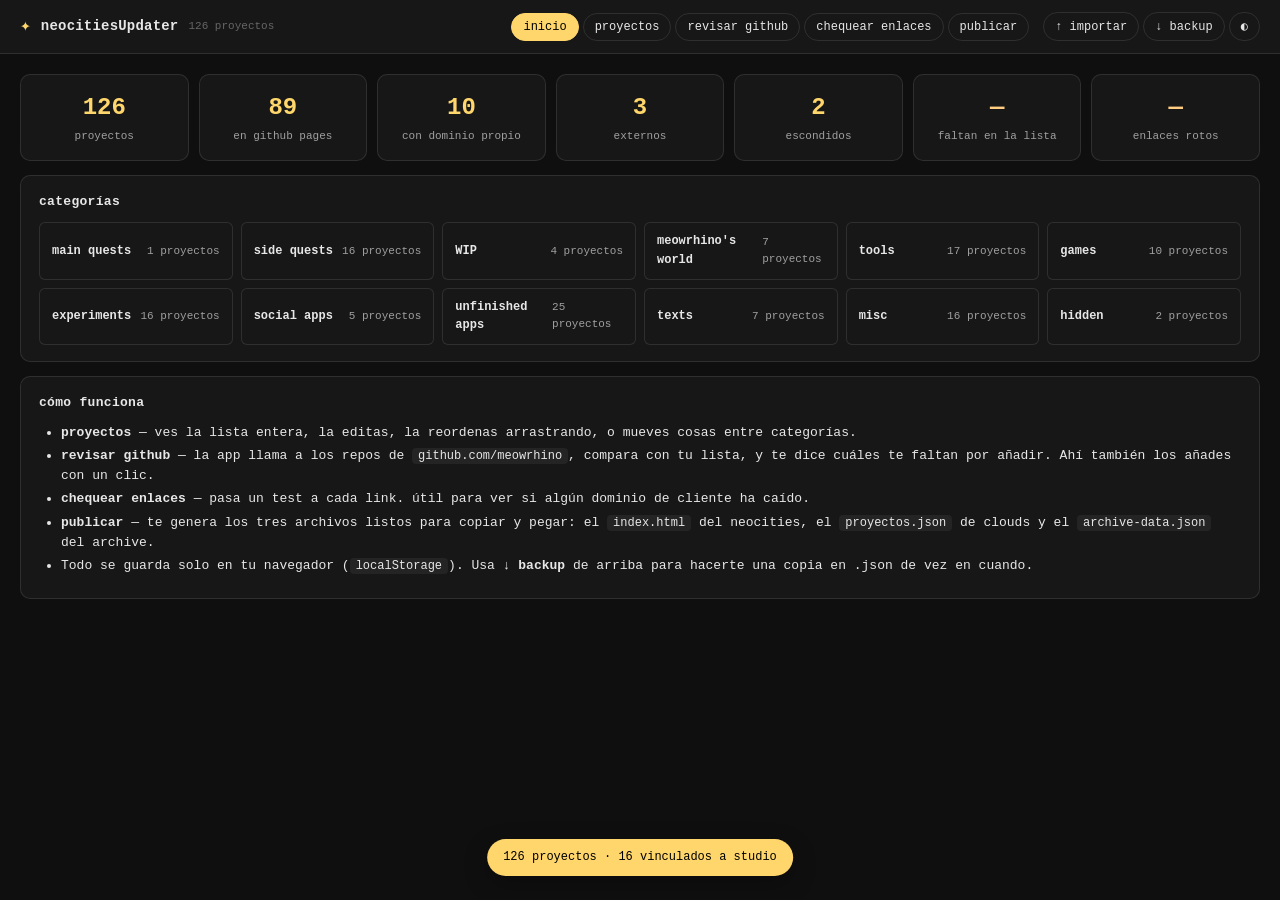
==== commit 4adff266: "feat: soporte para studio/data.json (4º output) + merge automático con snapshot Nuevo output de expo" ====
--- a/index.html
+++ b/index.html
@@ -168,7 +168,9 @@
         <button class="export-tab-btn active" data-etab="neocities">neocities · index.html</button>
         <button class="export-tab-btn" data-etab="clouds">clouds · proyectos.json</button>
         <button class="export-tab-btn" data-etab="archive">archive · archive-data.json</button>
+        <button class="export-tab-btn" data-etab="studio">studio · data.json</button>
       </div>
+      <p class="subtle" id="export-help"></p>
       <div class="toolbar">
         <button id="btn-regen">regenerar</button>
         <button id="btn-copy">copiar al portapapeles</button>
